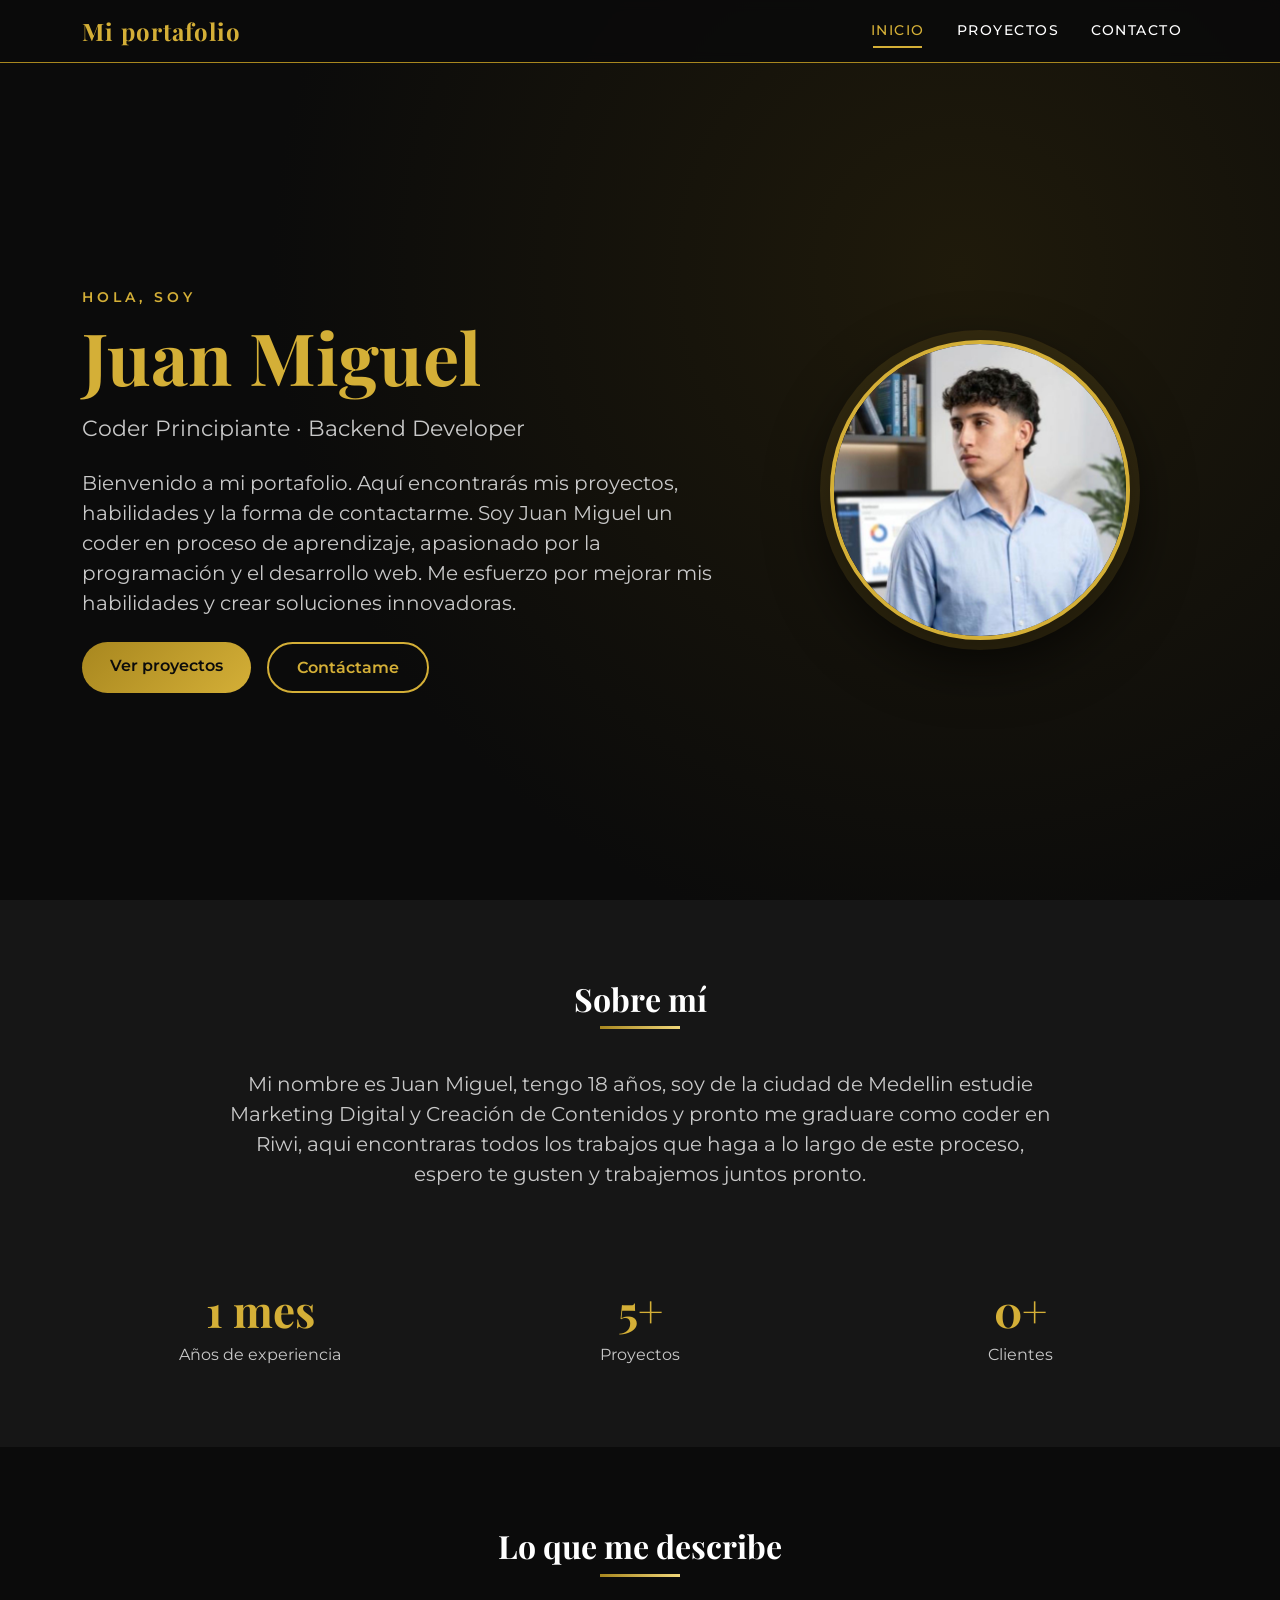
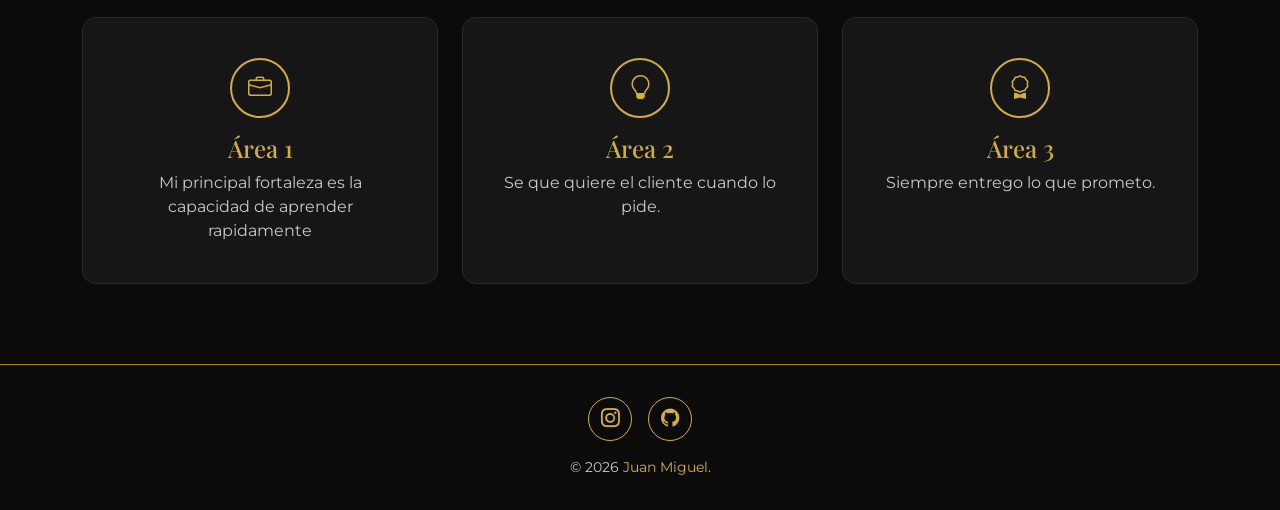
==== mi pagina/index.html @ 42b4ed0e "Desarrollo" ====
<!DOCTYPE html>
<html lang="es">
<head>
  <meta charset="UTF-8">
  <meta name="viewport" content="width=device-width, initial-scale=1.0">
  <title>Inicio | Tu Nombre</title>

  <!-- Bootstrap 5 -->
  <link href="https://cdn.jsdelivr.net/npm/bootstrap@5.3.3/dist/css/bootstrap.min.css" rel="stylesheet">
  <!-- Iconos de Bootstrap -->
  <link href="https://cdn.jsdelivr.net/npm/bootstrap-icons@1.11.3/font/bootstrap-icons.min.css" rel="stylesheet">
  <!-- Fuentes -->
  <link href="https://fonts.googleapis.com/css2?family=Montserrat:wght@400;500;600&family=Playfair+Display:wght@600;700&display=swap" rel="stylesheet">
  <!-- Estilos propios -->
  <link href="styles.css" rel="stylesheet">
</head>
<body>

  <!-- ===== NAVBAR ===== -->
  <nav class="navbar navbar-expand-lg fixed-top">
    <div class="container">
      <a class="navbar-brand" href="index.html">Mi portafolio</a>
      <button class="navbar-toggler" type="button" data-bs-toggle="collapse" data-bs-target="#menu" aria-controls="menu" aria-expanded="false" aria-label="Abrir menú">
        <span class="navbar-toggler-icon"></span>
      </button>
      <div class="collapse navbar-collapse" id="menu">
        <ul class="navbar-nav ms-auto">
          <li class="nav-item"><a class="nav-link active" aria-current="page" href="index.html">Inicio</a></li>
          <li class="nav-item"><a class="nav-link" href="proyectos.html">Proyectos</a></li>
          <li class="nav-item"><a class="nav-link" href="contacto.html">Contacto</a></li>
        </ul>
      </div>
    </div>
  </nav>

  <main>
    <!-- ===== HERO / PRESENTACIÓN ===== -->
    <section class="hero">
      <div class="container">
        <div class="row align-items-center g-5">
          <div class="col-lg-7 text-center text-lg-start">
            <p class="saludo mb-2">Hola, soy</p>
            <h1 class="mb-3"> <span class="text-dorado">Juan Miguel</span></h1>
            <p class="profesion mb-4">Coder Principiante · Backend Developer</p>
            <p class="text-suave mb-4 fs-5">
                Bienvenido a mi portafolio. Aquí encontrarás mis proyectos, habilidades y la forma de contactarme. Soy Juan Miguel un 
                coder en proceso de aprendizaje, apasionado por la programación y el desarrollo web. Me esfuerzo por mejorar mis habilidades y crear soluciones innovadoras.
            </p>
            <div class="d-flex gap-3 justify-content-center justify-content-lg-start flex-wrap">
              <a href="proyectos.html" class="btn btn-dorado">Ver proyectos</a>
              <a href="contacto.html" class="btn btn-borde-dorado">Contáctame</a>
            </div>
          </div>
          <div class="col-lg-5 text-center">
             <img src="/img/foto hoja de vida.jpeg" alt="Tu Nombre" class="foto-perfil"> 
           
          </div>
        </div>
      </div>
    </section>

    <!-- ===== SOBRE MÍ ===== -->
    <section class="seccion seccion-alterna">
      <div class="container">
        <div class="text-center">
          <h2 class="titulo-seccion">Sobre mí</h2>
          <hr class="linea-dorada">
        </div>
        <div class="row justify-content-center">
          <div class="col-lg-9">
            <p class="text-suave fs-5 text-center">
              Mi nombre es Juan Miguel, tengo 18 años, soy de la ciudad de Medellin estudie Marketing Digital y Creación de Contenidos
              y pronto me graduare como coder en Riwi, aqui encontraras todos los trabajos que haga a lo largo de este proceso, espero te gusten y trabajemos juntos pronto.
            </p>
          </div>
        </div>

        <div class="row text-center mt-5 g-4">
          <div class="col-6 col-md-4">
            <div class="dato-numero">1 mes</div>
            <p class="text-suave mb-0">Años de experiencia</p>
          </div>
          <div class="col-6 col-md-4">
            <div class="dato-numero">5+</div>
            <p class="text-suave mb-0">Proyectos</p>
          </div>
          <div class="col-6 col-md-4">
            <div class="dato-numero">0+</div>
            <p class="text-suave mb-0">Clientes</p>
          </div>
         
        </div>
      </div>
    </section>

    <!-- ===== LO IMPORTANTE / HABILIDADES ===== -->
    <section class="seccion">
      <div class="container">
        <div class="text-center">
          <h2 class="titulo-seccion">Lo que me describe</h2>
          <hr class="linea-dorada">
        </div>
        <div class="row g-4">
          <div class="col-md-4">
            <div class="card tarjeta text-center p-4">
              <div class="card-body">
                <div class="icono-circulo"><i class="bi bi-briefcase"></i></div>
                <h3 class="card-title h4">Área 1</h3>
                <p class="card-text">Mi principal fortaleza es la capacidad de aprender rapidamente</p>
              </div>
            </div>
          </div>
          <div class="col-md-4">
            <div class="card tarjeta text-center p-4">
              <div class="card-body">
                <div class="icono-circulo"><i class="bi bi-lightbulb"></i></div>
                <h3 class="card-title h4">Área 2</h3>
                <p class="card-text">Se que quiere el cliente cuando lo pide.</p>
              </div>
            </div>
          </div>
          <div class="col-md-4">
            <div class="card tarjeta text-center p-4">
              <div class="card-body">
                <div class="icono-circulo"><i class="bi bi-award"></i></div>
                <h3 class="card-title h4">Área 3</h3>
                <p class="card-text">Siempre entrego lo que prometo.</p>
              </div>
            </div>
          </div>
        </div>
      </div>
    </section>
  </main>

  <!-- ===== FOOTER ===== -->
  <footer>
    <div class="container">
      <div class="redes mb-3">

        <a href="https://www.instagram.com/juan_mi_09/" aria-label="Instagram"><i class="bi bi-instagram"></i></a>
        <a href="https://github.com/Juanmi099" aria-label="GitHub"><i class="bi bi-github"></i></a>
      </div>
      <p class="mb-0">&copy; 2026 <span class="text-dorado">Juan Miguel</span>.</p>
    </div>
  </footer>

  <script src="https://cdn.jsdelivr.net/npm/bootstrap@5.3.3/dist/js/bootstrap.bundle.min.js"></script>
</body>
</html>
---- mi pagina/styles.css ----
/* ===========================
   Paleta: negro, dorado y blanco
   =========================== */
:root {
  --negro: #0b0b0b;
  --negro-suave: #161616;
  --negro-borde: #2a2a2a;
  --dorado: #d4af37;
  --dorado-claro: #f1d77a;
  --dorado-oscuro: #a8871f;
  --blanco: #ffffff;
  --gris-texto: #c9c9c9;
}

html { scroll-behavior: smooth; }

body {
  background-color: var(--negro);
  color: var(--blanco);
  font-family: "Montserrat", system-ui, sans-serif;
  min-height: 100vh;
  display: flex;
  flex-direction: column;
}

main { flex: 1; }

h1, h2, h3, .navbar-brand {
  font-family: "Playfair Display", Georgia, serif;
}

a { color: var(--dorado); }
a:hover { color: var(--dorado-claro); }

.text-dorado { color: var(--dorado) !important; }
.text-suave { color: var(--gris-texto) !important; }

/* ---------- Navbar ---------- */
.navbar {
  background-color: rgba(11, 11, 11, 0.95);
  border-bottom: 1px solid var(--dorado-oscuro);
  backdrop-filter: blur(6px);
}

.navbar-brand {
  color: var(--dorado) !important;
  font-size: 1.5rem;
  font-weight: 700;
  letter-spacing: 1px;
}

.navbar .nav-link {
  color: var(--blanco) !important;
  font-weight: 500;
  text-transform: uppercase;
  font-size: 0.9rem;
  letter-spacing: 1.5px;
  margin: 0 0.5rem;
  position: relative;
  transition: color 0.3s;
}

.navbar .nav-link::after {
  content: "";
  position: absolute;
  left: 50%;
  bottom: 2px;
  width: 0;
  height: 2px;
  background: var(--dorado);
  transition: width 0.3s, left 0.3s;
}

.navbar .nav-link:hover,
.navbar .nav-link.active { color: var(--dorado) !important; }

.navbar .nav-link:hover::after,
.navbar .nav-link.active::after { width: 70%; left: 15%; }

.navbar-toggler { border-color: var(--dorado); }
.navbar-toggler-icon {
  background-image: url("data:image/svg+xml,%3csvg xmlns='http://www.w3.org/2000/svg' viewBox='0 0 30 30'%3e%3cpath stroke='rgba%28212,175,55,1%29' stroke-linecap='round' stroke-width='2' d='M4 7h22M4 15h22M4 23h22'/%3e%3c/svg%3e");
}

/* ---------- Encabezados de sección ---------- */
.titulo-seccion {
  color: var(--blanco);
  font-weight: 700;
  margin-bottom: 0.5rem;
}

.linea-dorada {
  width: 80px;
  height: 3px;
  background: linear-gradient(90deg, var(--dorado-oscuro), var(--dorado-claro));
  border: none;
  opacity: 1;
  margin: 0 auto 2.5rem;
}

.page-header {
  padding: 8rem 0 3rem;
  text-align: center;
  background: radial-gradient(circle at top, #1d1a10 0%, var(--negro) 70%);
}

/* ---------- Hero (Inicio) ---------- */
.hero {
  min-height: 100vh;
  display: flex;
  align-items: center;
  padding-top: 80px;
  background: radial-gradient(circle at 75% 30%, #1f1a0b 0%, var(--negro) 60%);
}

.hero .saludo {
  color: var(--dorado);
  text-transform: uppercase;
  letter-spacing: 4px;
  font-size: 0.9rem;
  font-weight: 600;
}

.hero h1 {
  font-size: clamp(2.5rem, 6vw, 4.5rem);
  font-weight: 700;
  line-height: 1.1;
}

.hero .profesion {
  font-size: 1.35rem;
  color: var(--gris-texto);
}

.foto-perfil {
  width: 300px;
  height: 300px;
  max-width: 80vw;
  max-height: 80vw;
  border-radius: 50%;
  object-fit: cover;
  border: 4px solid var(--dorado);
  box-shadow: 0 0 0 10px rgba(212, 175, 55, 0.12), 0 20px 60px rgba(0, 0, 0, 0.7);
  background: var(--negro-suave);
  display: flex;
  align-items: center;
  justify-content: center;
  color: var(--dorado);
  font-family: "Playfair Display", serif;
  font-size: 5rem;
  margin: 0 auto;
}

/* ---------- Botones ---------- */
.btn-dorado {
  background: linear-gradient(135deg, var(--dorado-oscuro), var(--dorado));
  color: var(--negro);
  font-weight: 600;
  border: none;
  padding: 0.75rem 1.75rem;
  border-radius: 50px;
  transition: transform 0.2s, box-shadow 0.2s;
}

.btn-dorado:hover {
  color: var(--negro);
  transform: translateY(-2px);
  box-shadow: 0 8px 25px rgba(212, 175, 55, 0.35);
}

.btn-borde-dorado {
  color: var(--dorado);
  border: 2px solid var(--dorado);
  font-weight: 600;
  padding: 0.7rem 1.75rem;
  border-radius: 50px;
  background: transparent;
  transition: all 0.2s;
}

.btn-borde-dorado:hover {
  background: var(--dorado);
  color: var(--negro);
}

/* ---------- Tarjetas ---------- */
.tarjeta {
  background-color: var(--negro-suave);
  border: 1px solid var(--negro-borde);
  border-radius: 14px;
  color: var(--blanco);
  height: 100%;
  transition: transform 0.3s, border-color 0.3s, box-shadow 0.3s;
}

.tarjeta:hover {
  transform: translateY(-6px);
  border-color: var(--dorado);
  box-shadow: 0 12px 35px rgba(212, 175, 55, 0.15);
}

.tarjeta .card-title { color: var(--dorado); font-family: "Playfair Display", serif; }
.tarjeta .card-text { color: var(--gris-texto); }

.icono-circulo {
  width: 60px;
  height: 60px;
  border-radius: 50%;
  border: 2px solid var(--dorado);
  color: var(--dorado);
  display: inline-flex;
  align-items: center;
  justify-content: center;
  font-size: 1.5rem;
  margin-bottom: 1rem;
}

.proyecto-img {
  height: 200px;
  background: linear-gradient(135deg, #1a1a1a, #2b2410);
  border-bottom: 1px solid var(--negro-borde);
  border-radius: 14px 14px 0 0;
  display: flex;
  align-items: center;
  justify-content: center;
  color: var(--dorado);
  font-size: 3rem;
}

.etiqueta {
  display: inline-block;
  border: 1px solid var(--dorado-oscuro);
  color: var(--dorado-claro);
  border-radius: 50px;
  padding: 0.2rem 0.8rem;
  font-size: 0.75rem;
  margin: 0 0.3rem 0.3rem 0;
}

/* Proyecto destacado (Rueda Libre) */
.proyecto-destacado {
  border: 1px dashed var(--dorado);
  border-radius: 14px;
  background: linear-gradient(135deg, rgba(212, 175, 55, 0.07), transparent);
  padding: 3rem 2rem;
  text-align: center;
}

/* ---------- Secciones ---------- */
.seccion { padding: 5rem 0; }
.seccion-alterna { background-color: var(--negro-suave); }

.dato-numero {
  font-family: "Playfair Display", serif;
  font-size: 2.75rem;
  color: var(--dorado);
  font-weight: 700;
}

/* ---------- Contacto ---------- */
.form-control {
  background-color: var(--negro);
  border: 1px solid var(--negro-borde);
  color: var(--blanco);
  padding: 0.75rem 1rem;
}

.form-control:focus {
  background-color: var(--negro);
  color: var(--blanco);
  border-color: var(--dorado);
  box-shadow: 0 0 0 0.2rem rgba(212, 175, 55, 0.25);
}

.form-control::placeholder { color: #777; }
.form-label { color: var(--dorado-claro); font-weight: 500; }

.dato-contacto {
  display: flex;
  align-items: center;
  gap: 1rem;
  margin-bottom: 1.5rem;
}

.dato-contacto .icono-circulo { margin-bottom: 0; flex-shrink: 0; }

/* ---------- Redes y footer ---------- */
.redes a {
  display: inline-flex;
  align-items: center;
  justify-content: center;
  width: 44px;
  height: 44px;
  border-radius: 50%;
  border: 1px solid var(--dorado);
  color: var(--dorado);
  margin: 0 0.35rem;
  font-size: 1.15rem;
  text-decoration: none;
  transition: all 0.2s;
}

.redes a:hover { background: var(--dorado); color: var(--negro); }

footer {
  border-top: 1px solid var(--dorado-oscuro);
  background-color: var(--negro);
  color: var(--gris-texto);
  padding: 2rem 0;
  text-align: center;
  font-size: 0.9rem;
}
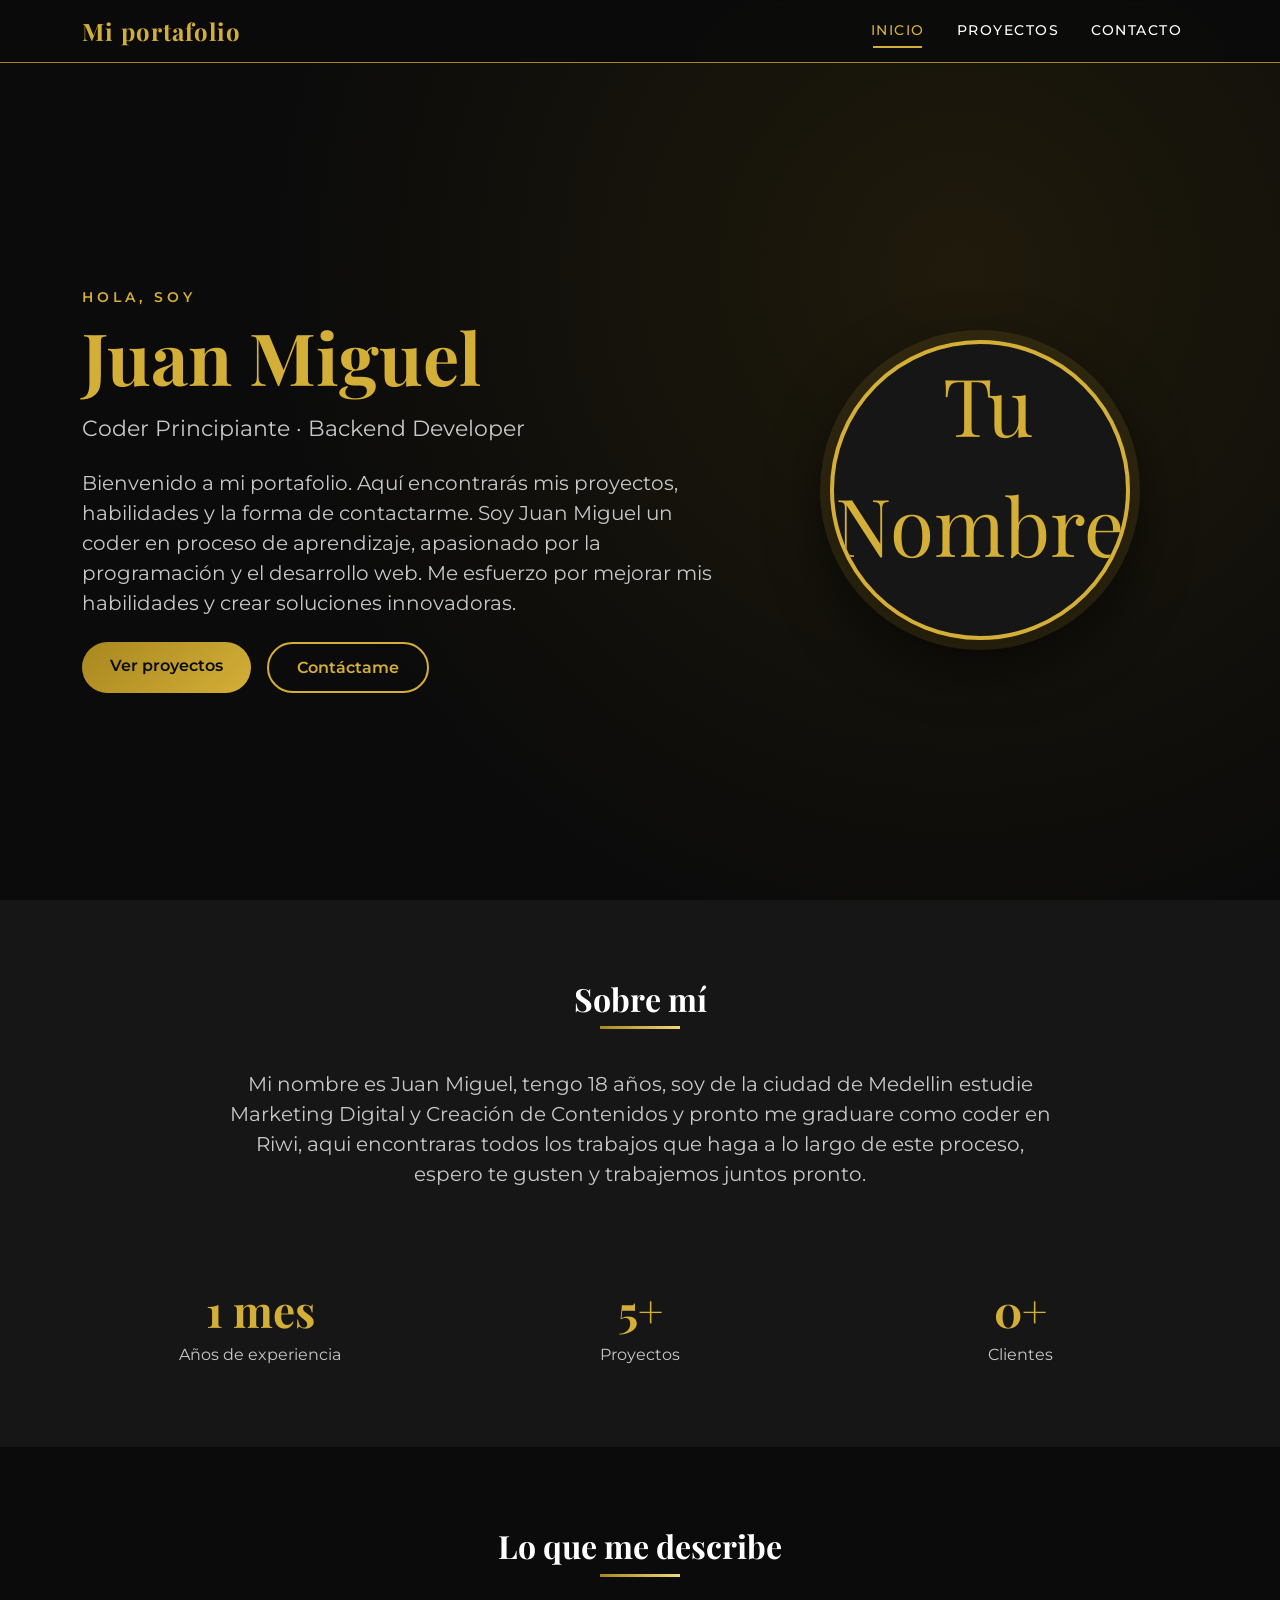
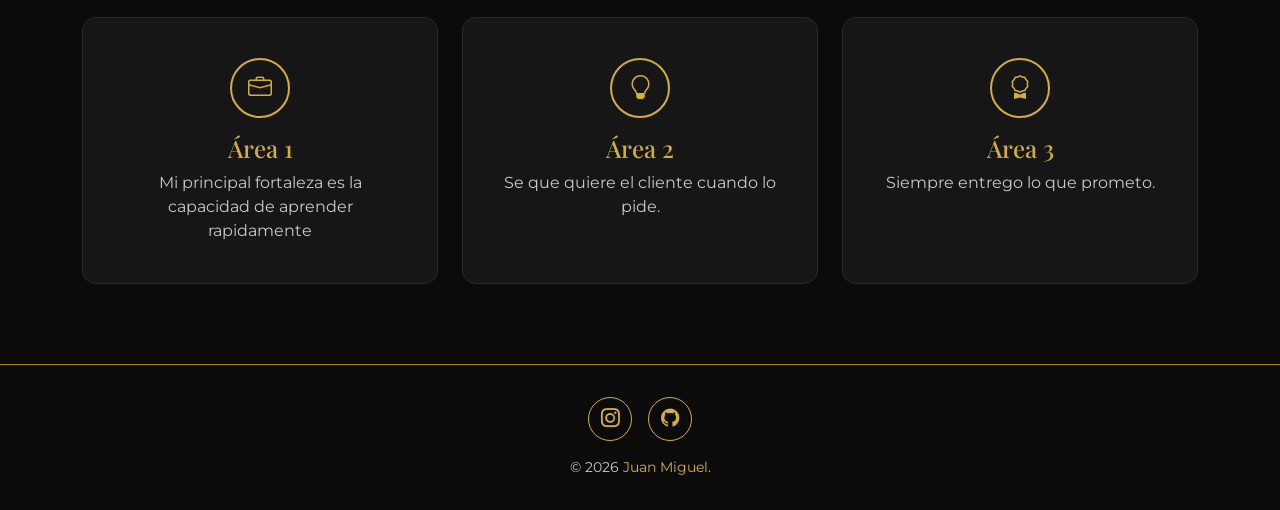
==== commit a39bfa17: "Actualizando Archivos" ====
--- a/mi pagina/index.html
+++ b/mi pagina/index.html
@@ -5,18 +5,18 @@
   <meta name="viewport" content="width=device-width, initial-scale=1.0">
   <title>Inicio | Tu Nombre</title>
 
-  <!-- Bootstrap 5 -->
+  
   <link href="https://cdn.jsdelivr.net/npm/bootstrap@5.3.3/dist/css/bootstrap.min.css" rel="stylesheet">
-  <!-- Iconos de Bootstrap -->
+   
   <link href="https://cdn.jsdelivr.net/npm/bootstrap-icons@1.11.3/font/bootstrap-icons.min.css" rel="stylesheet">
-  <!-- Fuentes -->
+  
   <link href="https://fonts.googleapis.com/css2?family=Montserrat:wght@400;500;600&family=Playfair+Display:wght@600;700&display=swap" rel="stylesheet">
-  <!-- Estilos propios -->
+   
   <link href="styles.css" rel="stylesheet">
 </head>
 <body>
 
-  <!-- ===== NAVBAR ===== -->
+ 
   <nav class="navbar navbar-expand-lg fixed-top">
     <div class="container">
       <a class="navbar-brand" href="index.html">Mi portafolio</a>
@@ -34,7 +34,7 @@
   </nav>
 
   <main>
-    <!-- ===== HERO / PRESENTACIÓN ===== -->
+     
     <section class="hero">
       <div class="container">
         <div class="row align-items-center g-5">
@@ -52,14 +52,14 @@
             </div>
           </div>
           <div class="col-lg-5 text-center">
-             <img src="/img/foto hoja de vida.jpeg" alt="Tu Nombre" class="foto-perfil"> 
+             <img src="/Desarrollo-/img/foto hoja de vida.jpeg" alt="Tu Nombre" class="foto-perfil"> 
            
           </div>
         </div>
       </div>
     </section>
 
-    <!-- ===== SOBRE MÍ ===== -->
+     
     <section class="seccion seccion-alterna">
       <div class="container">
         <div class="text-center">
@@ -93,7 +93,7 @@
       </div>
     </section>
 
-    <!-- ===== LO IMPORTANTE / HABILIDADES ===== -->
+    
     <section class="seccion">
       <div class="container">
         <div class="text-center">
@@ -133,7 +133,7 @@
     </section>
   </main>
 
-  <!-- ===== FOOTER ===== -->
+  
   <footer>
     <div class="container">
       <div class="redes mb-3">
--- a/mi pagina/styles.css
+++ b/mi pagina/styles.css
@@ -1,6 +1,4 @@
-/* ===========================
-   Paleta: negro, dorado y blanco
-   =========================== */
+ 
 :root {
   --negro: #0b0b0b;
   --negro-suave: #161616;
@@ -35,8 +33,7 @@
 .text-dorado { color: var(--dorado) !important; }
 .text-suave { color: var(--gris-texto) !important; }
 
-/* ---------- Navbar ---------- */
-.navbar {
+ .navbar {
   background-color: rgba(11, 11, 11, 0.95);
   border-bottom: 1px solid var(--dorado-oscuro);
   backdrop-filter: blur(6px);
@@ -82,8 +79,7 @@
   background-image: url("data:image/svg+xml,%3csvg xmlns='http://www.w3.org/2000/svg' viewBox='0 0 30 30'%3e%3cpath stroke='rgba%28212,175,55,1%29' stroke-linecap='round' stroke-width='2' d='M4 7h22M4 15h22M4 23h22'/%3e%3c/svg%3e");
 }
 
-/* ---------- Encabezados de sección ---------- */
-.titulo-seccion {
+ .titulo-seccion {
   color: var(--blanco);
   font-weight: 700;
   margin-bottom: 0.5rem;
@@ -104,8 +100,7 @@
   background: radial-gradient(circle at top, #1d1a10 0%, var(--negro) 70%);
 }
 
-/* ---------- Hero (Inicio) ---------- */
-.hero {
+ .hero {
   min-height: 100vh;
   display: flex;
   align-items: center;
@@ -151,8 +146,7 @@
   margin: 0 auto;
 }
 
-/* ---------- Botones ---------- */
-.btn-dorado {
+ .btn-dorado {
   background: linear-gradient(135deg, var(--dorado-oscuro), var(--dorado));
   color: var(--negro);
   font-weight: 600;
@@ -183,8 +177,7 @@
   color: var(--negro);
 }
 
-/* ---------- Tarjetas ---------- */
-.tarjeta {
+ .tarjeta {
   background-color: var(--negro-suave);
   border: 1px solid var(--negro-borde);
   border-radius: 14px;
@@ -237,8 +230,7 @@
   margin: 0 0.3rem 0.3rem 0;
 }
 
-/* Proyecto destacado (Rueda Libre) */
-.proyecto-destacado {
+ .proyecto-destacado {
   border: 1px dashed var(--dorado);
   border-radius: 14px;
   background: linear-gradient(135deg, rgba(212, 175, 55, 0.07), transparent);
@@ -246,8 +238,7 @@
   text-align: center;
 }
 
-/* ---------- Secciones ---------- */
-.seccion { padding: 5rem 0; }
+ .seccion { padding: 5rem 0; }
 .seccion-alterna { background-color: var(--negro-suave); }
 
 .dato-numero {
@@ -257,8 +248,7 @@
   font-weight: 700;
 }
 
-/* ---------- Contacto ---------- */
-.form-control {
+ .form-control {
   background-color: var(--negro);
   border: 1px solid var(--negro-borde);
   color: var(--blanco);
@@ -284,8 +274,7 @@
 
 .dato-contacto .icono-circulo { margin-bottom: 0; flex-shrink: 0; }
 
-/* ---------- Redes y footer ---------- */
-.redes a {
+ .redes a {
   display: inline-flex;
   align-items: center;
   justify-content: center;
